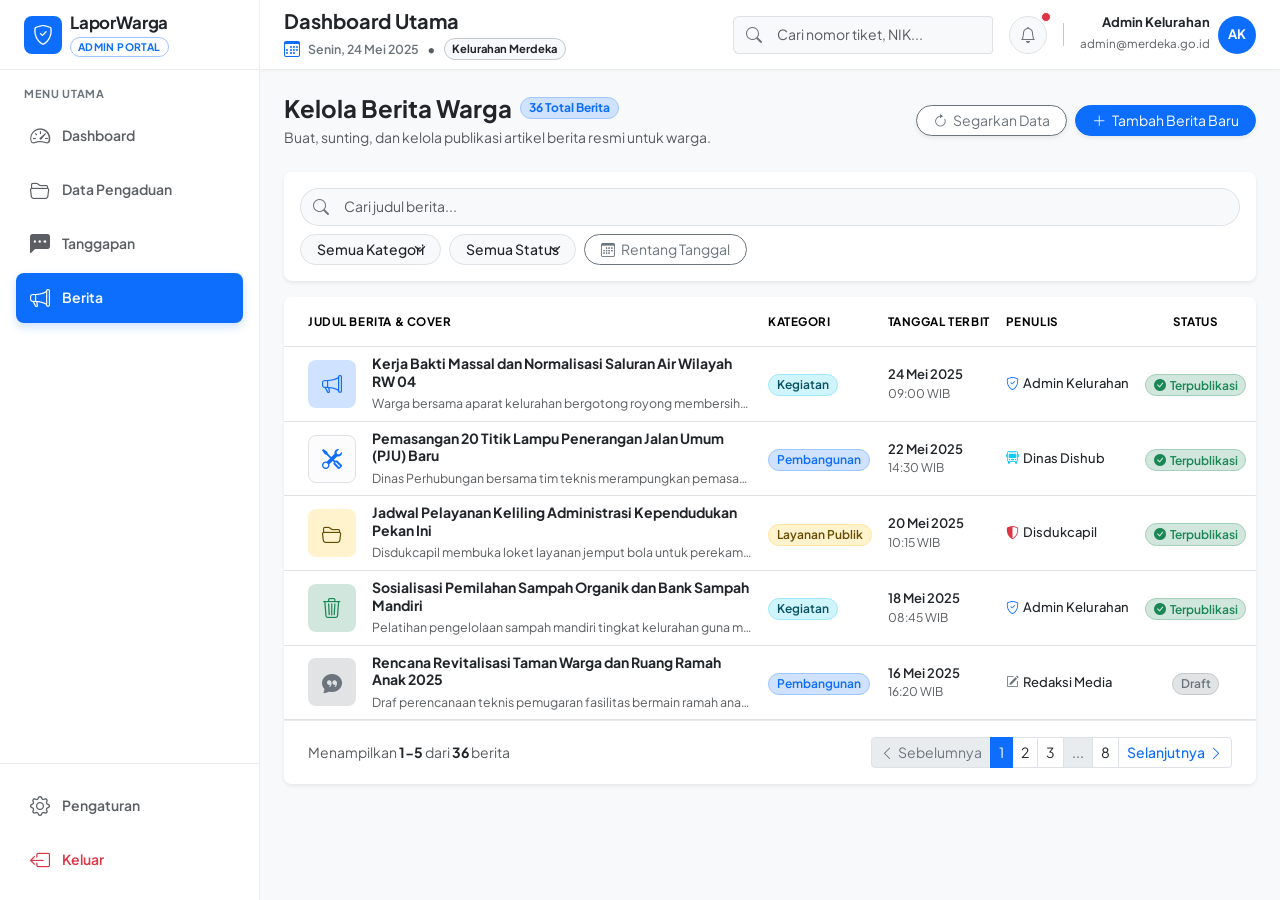
==== berita.html @ 6342b61d "first commit" ====
<!DOCTYPE html>

<html lang="id">

<head>
    <meta charset="utf-8" />
    <meta content="width=device-width, initial-scale=1.0" name="viewport" />
    <meta content="web_dashboard" name="shell-type" />
    <title>LaporWarga Admin Portal</title>
    <link href="https://fonts.googleapis.com" rel="preconnect" />
    <link crossorigin="" href="https://fonts.gstatic.com" rel="preconnect" />
    <link href="https://fonts.googleapis.com/css2?family=Plus+Jakarta+Sans:wght@400;500;600;700;800&amp;display=swap"
        rel="stylesheet" />
    <link href="https://cdn.jsdelivr.net/npm/bootstrap@5.3.3/dist/css/bootstrap.min.css" rel="stylesheet" />
    <link href="https://cdn.jsdelivr.net/npm/bootstrap-icons@1.11.3/font/bootstrap-icons.min.css" rel="stylesheet" />
    <link
        href="https://fonts.googleapis.com/css2?family=Material+Symbols+Outlined:wght,FILL@100..700,0..1&amp;display=swap"
        rel="stylesheet" />
    <link rel="stylesheet" href="assets/css/berita.css">
</head>

<body>
    <aside class="sidebar-fixed">
        <div class="d-flex align-items-center gap-2 px-4 py-3 border-bottom border-light-subtle" style="height: 70px;">
            <div class="bg-primary text-white rounded-3 d-flex align-items-center justify-content-center"
                style="width: 38px; height: 38px;"><i class="bi bi-shield-check fs-5"></i></div>
            <div>
                <div class="fw-bold text-dark lh-sm" style="font-size: 1.05rem; letter-spacing: -0.01em;">LaporWarga
                </div><span class="badge text-bg-primary-subtle text-primary border border-primary-subtle rounded-pill"
                    style="font-size: 0.65rem; font-weight: 700; letter-spacing: 0.04em;">ADMIN PORTAL</span>
            </div>
        </div>
        <div class="flex-grow-1 overflow-y-auto px-3 py-3">
            <div class="text-uppercase text-secondary fw-bold px-2 mb-2"
                style="font-size: 0.6875rem; letter-spacing: 0.06em;">Menu Utama</div>
            <nav class="nav flex-column sidebar-nav gap-1" data-active-classes="active"><a class="nav-link"
                    data-path="dashboard" href="#"><i class="bi bi-speedometer2 fs-5"></i><span>Dashboard</span></a><a
                    class="nav-link" data-path="data-pengaduan" href="#"><i
                        class="bi bi-folder2-open fs-5"></i><span>Data Pengaduan</span></a><a class="nav-link"
                    data-path="tanggapan" href="#"><i
                        class="bi bi-chat-left-dots-fill fs-5"></i><span>Tanggapan</span></a><a aria-current="page"
                    class="nav-link active" data-path="berita-pengumuman" href="#"><i
                        class="bi bi-megaphone fs-5"></i><span>Berita</span></a></nav>
        </div>
        <div class="p-3 border-top border-light-subtle">
            <nav class="nav flex-column sidebar-nav gap-1"><a class="nav-link" data-path="pengaturan" href="#"><i
                        class="bi bi-gear fs-5"></i><span class="">Pengaturan</span></a><a class="nav-link text-danger"
                    data-path="login" href="#"><i class="bi bi-box-arrow-left fs-5 text-danger"></i><span
                        class="">Keluar</span></a></nav>
        </div>
    </aside>
    <div class="topbar-fixed d-flex align-items-center justify-content-between px-4">
        <div class="d-flex flex-column justify-content-center">
            <h1 class="fs-5 fw-bold text-dark mb-0 lh-sm">Dashboard Utama</h1>
            <div class="d-flex align-items-center gap-2 text-secondary mt-1"><i
                    class="bi bi-calendar3 fs-7 text-primary"></i><span class="fw-semibold text-secondary"
                    style="font-size: 0.775rem;">Senin, 24 Mei 2025</span><span class="text-muted">•</span><span
                    class="badge bg-light text-dark border border-secondary-subtle rounded-pill px-2.5 py-0.5"
                    style="font-size: 0.7rem;">Kelurahan Merdeka</span></div>
        </div>
        <div class="d-flex align-items-center gap-3">
            <div class="input-group d-none d-md-flex" style="width: 260px;"><span
                    class="input-group-text bg-light border-end-0 text-secondary py-1.5"><i
                        class="bi bi-search fs-7"></i></span><input aria-label="Search"
                    class="form-control form-control-sm border-start-0 ps-1 bg-light py-1.5"
                    placeholder="Cari nomor tiket, NIK..." type="text" /></div><button
                class="btn btn-light position-relative rounded-circle border d-flex align-items-center justify-content-center"
                style="width: 38px; height: 38px;" type="button"><i class="bi bi-bell text-secondary"></i><span
                    class="position-absolute top-0 start-100 translate-middle p-1 bg-danger border border-light rounded-circle"></span></button>
            <div class="vr my-2 text-secondary-subtle"></div>
            <div class="d-flex align-items-center gap-2">
                <div class="text-end d-none d-sm-block">
                    <div class="fw-bold text-dark" style="font-size: 0.8125rem; line-height: 1.2;">Admin Kelurahan</div>
                    <small class="text-muted" style="font-size: 0.725rem;">admin@merdeka.go.id</small>
                </div>
                <div class="avatar-fallback"><span class="fw-bold" style="font-size: 0.8125rem;">AK</span></div>
            </div>
        </div>
    </div>
    <div class="main-content-wrapper">
        <main class="container-fluid p-4">
            <div class="flex flex-col w-full">
                <div class="d-flex justify-content-between align-items-center mb-4">
                    <div class="flex-grow-1 me-3">
                        <div class="d-flex align-items-center gap-2 mb-1">
                            <h1 class="h4 fw-bold text-dark mb-0">Kelola Berita Warga</h1><span
                                class="badge bg-primary-subtle text-primary border border-primary-subtle rounded-pill px-2.5 py-1 fs-7 fw-bold d-inline-flex align-items-center">36
                                Total Berita</span>
                        </div>
                        <p class="text-muted small mb-0">Buat, sunting, dan kelola publikasi artikel berita resmi untuk
                            warga.</p>
                    </div>
                    <div class="d-flex gap-2 align-items-center flex-shrink-0"><button
                            class="btn btn-outline-secondary btn-sm rounded-pill px-3 shadow-sm bg-white text-nowrap"
                            onclick="location.reload();" type="button"><i class="bi bi-arrow-clockwise me-1"></i>
                            Segarkan Data</button><button
                            class="btn btn-primary btn-sm rounded-pill px-3 shadow-sm text-nowrap" type="button"><i
                                class="bi bi-plus-lg me-1"></i> Tambah Berita Baru</button></div>
                </div>
                <div class="card border-0 shadow-sm p-3 mb-3 bg-white rounded-3">
                    <div class="d-flex gap-2 align-items-center flex-wrap">
                        <div class="input-group" style="flex-grow: 1; min-width: 260px;"><span
                                class="input-group-text bg-light border-end-0 text-secondary py-1.5 rounded-start-pill"><i
                                    class="bi bi-search"></i></span><input aria-label="Cari judul berita"
                                class="form-control form-control-sm border-start-0 ps-1 bg-light py-1.5 rounded-end-pill"
                                placeholder="Cari judul berita..." type="text" /></div>
                        <div style="width: auto;"><select
                                class="form-select form-select-sm rounded-pill px-3 bg-light text-dark fw-medium">
                                <option selected="">Semua Kategori</option>
                                <option value="Kegiatan">Kegiatan</option>
                                <option value="Pembangunan">Pembangunan</option>
                                <option value="Layanan Publik">Layanan Publik</option>
                            </select></div>
                        <div style="width: auto;"><select
                                class="form-select form-select-sm rounded-pill px-3 bg-light text-dark fw-medium">
                                <option selected="">Semua Status</option>
                                <option value="Terpublikasi">Terpublikasi</option>
                                <option value="Draft">Draft</option>
                            </select></div><button
                            class="btn btn-outline-secondary btn-sm rounded-pill px-3 text-nowrap bg-white"
                            type="button"><i class="bi bi-calendar3 me-1"></i> Rentang Tanggal</button>
                    </div>
                </div>
                <div class="card border-0 shadow-sm rounded-3 overflow-hidden bg-white mb-3">
                    <div class="table-responsive">
                        <table class="table table-hover align-middle mb-0" style="min-width: 1000px;">
                            <thead class="bg-light border-bottom text-uppercase text-secondary"
                                style="font-size: 0.725rem; letter-spacing: 0.05em;">
                                <tr>
                                    <th class="ps-4 py-3" style="min-width: 320px;">JUDUL BERITA &amp; COVER</th>
                                    <th class="py-3 text-nowrap" style="width: 150px;">KATEGORI</th>
                                    <th class="py-3 text-nowrap" style="width: 160px;">TANGGAL TERBIT</th>
                                    <th class="py-3 text-nowrap" style="width: 170px;">PENULIS</th>
                                    <th class="py-3 text-center text-nowrap" style="width: 140px;">STATUS</th>
                                    <th class="pe-4 py-3 text-end text-nowrap" style="width: 150px;">AKSI</th>
                                </tr>
                            </thead>
                            <tbody class="divide-y">
                                <tr>
                                    <td class="ps-4">
                                        <div class="d-flex align-items-center gap-3">
                                            <div class="rounded-3 bg-primary-subtle text-primary d-flex align-items-center justify-content-center flex-shrink-0"
                                                style="width: 48px; height: 48px;"><i class="bi bi-megaphone fs-5"></i>
                                            </div>
                                            <div class="overflow-hidden">
                                                <div class="fw-bold text-dark lh-sm mb-1" style="font-size: 0.875rem;">
                                                    Kerja Bakti Massal dan Normalisasi Saluran Air Wilayah RW 04</div>
                                                <p class="text-muted small mb-0 text-truncate"
                                                    style="font-size: 0.775rem; max-width: 380px;">Warga bersama aparat
                                                    kelurahan bergotong royong membersihkan saluran air...</p>
                                            </div>
                                        </div>
                                    </td>
                                    <td class="text-nowrap"><span
                                            class="badge bg-info-subtle text-info-emphasis border border-info-subtle rounded-pill px-2.5 py-1 fw-semibold"
                                            style="font-size: 0.75rem;">Kegiatan</span></td>
                                    <td class="text-nowrap">
                                        <div class="d-flex flex-column"><span class="fw-semibold text-dark"
                                                style="font-size: 0.8125rem;">24 Mei 2025</span><span
                                                class="small text-muted" style="font-size: 0.75rem;">09:00 WIB</span>
                                        </div>
                                    </td>
                                    <td class="text-nowrap">
                                        <div class="d-flex align-items-center gap-1 text-secondary"
                                            style="font-size: 0.8125rem;"><i
                                                class="bi bi-shield-check text-primary"></i><span
                                                class="fw-medium text-dark">Admin Kelurahan</span></div>
                                    </td>
                                    <td class="text-center text-nowrap"><span
                                            class="badge bg-success-subtle text-success border border-success-subtle rounded-pill px-2.5 py-1 fw-semibold"
                                            style="font-size: 0.75rem;"><i
                                                class="bi bi-check-circle-fill me-1"></i>Terpublikasi</span></td>
                                    <td class="pe-4 text-end text-nowrap">
                                        <div class="d-inline-flex gap-1"><button
                                                class="btn btn-sm btn-outline-secondary rounded-pill px-2 py-1"
                                                type="button"><i
                                                    class="bi bi-pencil-square me-1"></i>Edit</button><button
                                                class="btn btn-sm btn-outline-danger rounded-pill px-2 py-1"
                                                type="button"><i class="bi bi-trash3 me-1"></i>Hapus</button></div>
                                    </td>
                                </tr>
                                <tr>
                                    <td class="ps-4">
                                        <div class="d-flex align-items-center gap-3">
                                            <div class="rounded-3 bg-light-subtle border text-secondary d-flex align-items-center justify-content-center flex-shrink-0"
                                                style="width: 48px; height: 48px;"><i
                                                    class="bi bi-tools fs-5 text-primary"></i></div>
                                            <div class="overflow-hidden">
                                                <div class="fw-bold text-dark lh-sm mb-1" style="font-size: 0.875rem;">
                                                    Pemasangan 20 Titik Lampu Penerangan Jalan Umum (PJU) Baru</div>
                                                <p class="text-muted small mb-0 text-truncate"
                                                    style="font-size: 0.775rem; max-width: 380px;">Dinas Perhubungan
                                                    bersama tim teknis merampungkan pemasangan lampu jalan...</p>
                                            </div>
                                        </div>
                                    </td>
                                    <td class="text-nowrap"><span
                                            class="badge bg-primary-subtle text-primary border border-primary-subtle rounded-pill px-2.5 py-1 fw-semibold"
                                            style="font-size: 0.75rem;">Pembangunan</span></td>
                                    <td class="text-nowrap">
                                        <div class="d-flex flex-column"><span class="fw-semibold text-dark"
                                                style="font-size: 0.8125rem;">22 Mei 2025</span><span
                                                class="small text-muted" style="font-size: 0.75rem;">14:30 WIB</span>
                                        </div>
                                    </td>
                                    <td class="text-nowrap">
                                        <div class="d-flex align-items-center gap-1 text-secondary"
                                            style="font-size: 0.8125rem;"><i class="bi bi-bus-front text-info"></i><span
                                                class="fw-medium text-dark">Dinas Dishub</span></div>
                                    </td>
                                    <td class="text-center text-nowrap"><span
                                            class="badge bg-success-subtle text-success border border-success-subtle rounded-pill px-2.5 py-1 fw-semibold"
                                            style="font-size: 0.75rem;"><i
                                                class="bi bi-check-circle-fill me-1"></i>Terpublikasi</span></td>
                                    <td class="pe-4 text-end text-nowrap">
                                        <div class="d-inline-flex gap-1"><button
                                                class="btn btn-sm btn-outline-secondary rounded-pill px-2 py-1"
                                                type="button"><i
                                                    class="bi bi-pencil-square me-1"></i>Edit</button><button
                                                class="btn btn-sm btn-outline-danger rounded-pill px-2 py-1"
                                                type="button"><i class="bi bi-trash3 me-1"></i>Hapus</button></div>
                                    </td>
                                </tr>
                                <tr>
                                    <td class="ps-4">
                                        <div class="d-flex align-items-center gap-3">
                                            <div class="rounded-3 bg-warning-subtle text-warning-emphasis d-flex align-items-center justify-content-center flex-shrink-0"
                                                style="width: 48px; height: 48px;"><i
                                                    class="bi bi-folder2-open fs-5"></i></div>
                                            <div class="overflow-hidden">
                                                <div class="fw-bold text-dark lh-sm mb-1" style="font-size: 0.875rem;">
                                                    Jadwal Pelayanan Keliling Administrasi Kependudukan Pekan Ini</div>
                                                <p class="text-muted small mb-0 text-truncate"
                                                    style="font-size: 0.775rem; max-width: 380px;">Disdukcapil membuka
                                                    loket layanan jemput bola untuk perekaman KTP-el dan KIA...</p>
                                            </div>
                                        </div>
                                    </td>
                                    <td class="text-nowrap"><span
                                            class="badge bg-warning-subtle text-warning-emphasis border border-warning-subtle rounded-pill px-2.5 py-1 fw-semibold"
                                            style="font-size: 0.75rem;">Layanan Publik</span></td>
                                    <td class="text-nowrap">
                                        <div class="d-flex flex-column"><span class="fw-semibold text-dark"
                                                style="font-size: 0.8125rem;">20 Mei 2025</span><span
                                                class="small text-muted" style="font-size: 0.75rem;">10:15 WIB</span>
                                        </div>
                                    </td>
                                    <td class="text-nowrap">
                                        <div class="d-flex align-items-center gap-1 text-secondary"
                                            style="font-size: 0.8125rem;"><i
                                                class="bi bi-shield-shaded text-danger"></i><span
                                                class="fw-medium text-dark">Disdukcapil</span></div>
                                    </td>
                                    <td class="text-center text-nowrap"><span
                                            class="badge bg-success-subtle text-success border border-success-subtle rounded-pill px-2.5 py-1 fw-semibold"
                                            style="font-size: 0.75rem;"><i
                                                class="bi bi-check-circle-fill me-1"></i>Terpublikasi</span></td>
                                    <td class="pe-4 text-end text-nowrap">
                                        <div class="d-inline-flex gap-1"><button
                                                class="btn btn-sm btn-outline-secondary rounded-pill px-2 py-1"
                                                type="button"><i
                                                    class="bi bi-pencil-square me-1"></i>Edit</button><button
                                                class="btn btn-sm btn-outline-danger rounded-pill px-2 py-1"
                                                type="button"><i class="bi bi-trash3 me-1"></i>Hapus</button></div>
                                    </td>
                                </tr>
                                <tr>
                                    <td class="ps-4">
                                        <div class="d-flex align-items-center gap-3">
                                            <div class="rounded-3 bg-success-subtle text-success d-flex align-items-center justify-content-center flex-shrink-0"
                                                style="width: 48px; height: 48px;"><i class="bi bi-trash3 fs-5"></i>
                                            </div>
                                            <div class="overflow-hidden">
                                                <div class="fw-bold text-dark lh-sm mb-1" style="font-size: 0.875rem;">
                                                    Sosialisasi Pemilahan Sampah Organik dan Bank Sampah Mandiri</div>
                                                <p class="text-muted small mb-0 text-truncate"
                                                    style="font-size: 0.775rem; max-width: 380px;">Pelatihan pengelolaan
                                                    sampah mandiri tingkat kelurahan guna mengurangi beban TPA...</p>
                                            </div>
                                        </div>
                                    </td>
                                    <td class="text-nowrap"><span
                                            class="badge bg-info-subtle text-info-emphasis border border-info-subtle rounded-pill px-2.5 py-1 fw-semibold"
                                            style="font-size: 0.75rem;">Kegiatan</span></td>
                                    <td class="text-nowrap">
                                        <div class="d-flex flex-column"><span class="fw-semibold text-dark"
                                                style="font-size: 0.8125rem;">18 Mei 2025</span><span
                                                class="small text-muted" style="font-size: 0.75rem;">08:45 WIB</span>
                                        </div>
                                    </td>
                                    <td class="text-nowrap">
                                        <div class="d-flex align-items-center gap-1 text-secondary"
                                            style="font-size: 0.8125rem;"><i
                                                class="bi bi-shield-check text-primary"></i><span
                                                class="fw-medium text-dark">Admin Kelurahan</span></div>
                                    </td>
                                    <td class="text-center text-nowrap"><span
                                            class="badge bg-success-subtle text-success border border-success-subtle rounded-pill px-2.5 py-1 fw-semibold"
                                            style="font-size: 0.75rem;"><i
                                                class="bi bi-check-circle-fill me-1"></i>Terpublikasi</span></td>
                                    <td class="pe-4 text-end text-nowrap">
                                        <div class="d-inline-flex gap-1"><button
                                                class="btn btn-sm btn-outline-secondary rounded-pill px-2 py-1"
                                                type="button"><i
                                                    class="bi bi-pencil-square me-1"></i>Edit</button><button
                                                class="btn btn-sm btn-outline-danger rounded-pill px-2 py-1"
                                                type="button"><i class="bi bi-trash3 me-1"></i>Hapus</button></div>
                                    </td>
                                </tr>
                                <tr>
                                    <td class="ps-4">
                                        <div class="d-flex align-items-center gap-3">
                                            <div class="rounded-3 bg-secondary-subtle text-secondary d-flex align-items-center justify-content-center flex-shrink-0"
                                                style="width: 48px; height: 48px;"><i
                                                    class="bi bi-chat-quote-fill fs-5"></i></div>
                                            <div class="overflow-hidden">
                                                <div class="fw-bold text-dark lh-sm mb-1" style="font-size: 0.875rem;">
                                                    Rencana Revitalisasi Taman Warga dan Ruang Ramah Anak 2025</div>
                                                <p class="text-muted small mb-0 text-truncate"
                                                    style="font-size: 0.775rem; max-width: 380px;">Draf perencanaan
                                                    teknis pemugaran fasilitas bermain ramah anak dan jogging track...
                                                </p>
                                            </div>
                                        </div>
                                    </td>
                                    <td class="text-nowrap"><span
                                            class="badge bg-primary-subtle text-primary border border-primary-subtle rounded-pill px-2.5 py-1 fw-semibold"
                                            style="font-size: 0.75rem;">Pembangunan</span></td>
                                    <td class="text-nowrap">
                                        <div class="d-flex flex-column"><span class="fw-semibold text-dark"
                                                style="font-size: 0.8125rem;">16 Mei 2025</span><span
                                                class="small text-muted" style="font-size: 0.75rem;">16:20 WIB</span>
                                        </div>
                                    </td>
                                    <td class="text-nowrap">
                                        <div class="d-flex align-items-center gap-1 text-secondary"
                                            style="font-size: 0.8125rem;"><i
                                                class="bi bi-pencil-square text-secondary"></i><span
                                                class="fw-medium text-dark">Redaksi Media</span></div>
                                    </td>
                                    <td class="text-center text-nowrap"><span
                                            class="badge bg-secondary-subtle text-secondary border border-secondary-subtle rounded-pill px-2.5 py-1 fw-semibold"
                                            style="font-size: 0.75rem;">Draft</span></td>
                                    <td class="pe-4 text-end text-nowrap">
                                        <div class="d-inline-flex gap-1"><button
                                                class="btn btn-sm btn-outline-secondary rounded-pill px-2 py-1"
                                                type="button"><i
                                                    class="bi bi-pencil-square me-1"></i>Edit</button><button
                                                class="btn btn-sm btn-outline-danger rounded-pill px-2 py-1"
                                                type="button"><i class="bi bi-trash3 me-1"></i>Hapus</button></div>
                                    </td>
                                </tr>
                            </tbody>
                        </table>
                    </div>
                    <div
                        class="card-footer bg-white border-top border-light-subtle px-4 py-3 d-flex flex-column flex-sm-row align-items-center justify-content-between gap-3">
                        <div class="text-muted small">Menampilkan <span class="fw-bold text-dark">1-5</span> dari <span
                                class="fw-bold text-dark">36</span> berita</div>
                        <nav aria-label="Navigasi Halaman Berita">
                            <ul class="pagination pagination-sm mb-0">
                                <li class="page-item disabled"><a aria-disabled="true" class="page-link text-secondary"
                                        href="#" tabindex="-1"><i class="bi bi-chevron-left me-1"></i>Sebelumnya</a>
                                </li>
                                <li aria-current="page" class="page-item active"><a class="page-link" href="#">1</a>
                                </li>
                                <li class="page-item"><a class="page-link text-dark" href="#">2</a></li>
                                <li class="page-item"><a class="page-link text-dark" href="#">3</a></li>
                                <li class="page-item disabled"><span class="page-link text-muted">...</span></li>
                                <li class="page-item"><a class="page-link text-dark" href="#">8</a></li>
                                <li class="page-item"><a class="page-link text-primary fw-medium" href="#">Selanjutnya<i
                                            class="bi bi-chevron-right ms-1"></i></a></li>
                            </ul>
                        </nav>
                    </div>
                </div>
            </div>
            <script src="assets/js/berita.js"></script>
        </main>
    </div>
    <script src="https://cdn.jsdelivr.net/npm/bootstrap@5.3.3/dist/js/bootstrap.bundle.min.js"></script>
</body>

</html>
---- assets/css/berita.css ----
body {
    font-family: 'Plus Jakarta Sans', -apple-system, BlinkMacSystemFont, sans-serif;
    background-color: #f8f9fa;
    color: #212529;
    margin: 0;
    padding: 0;
    overscroll-behavior: none;
}

::-webkit-scrollbar {
    display: none;
}

.sidebar-fixed {
    width: 260px;
    height: 100vh;
    position: fixed;
    top: 0;
    left: 0;
    z-index: 1030;
    background-color: #ffffff;
    border-right: 1px solid rgba(33, 37, 41, 0.08);
    display: flex;
    flex-direction: column;
}

.topbar-fixed {
    height: 70px;
    position: fixed;
    top: 0;
    left: 260px;
    right: 0;
    z-index: 1020;
    background-color: rgba(255, 255, 255, 0.95);
    backdrop-filter: blur(8px);
    border-bottom: 1px solid rgba(33, 37, 41, 0.08);
    box-shadow: 0 1px 4px rgba(33, 37, 41, 0.03);
}

.main-content-wrapper {
    margin-left: 260px;
    padding-top: 70px;
    min-height: 100vh;
    background-color: #f8f9fa;
}

.sidebar-nav .nav-link {
    color: #5b5f63;
    font-size: 0.875rem;
    font-weight: 600;
    border-radius: 8px;
    padding: 0.625rem 0.875rem;
    display: flex;
    align-items: center;
    gap: 0.75rem;
    text-decoration: none;
    transition: background-color 0.15s ease, color 0.15s ease;
}

.sidebar-nav .nav-link:hover {
    color: #0d6efd;
    background-color: #f0f4fa;
}

.sidebar-nav .nav-link.active {
    background-color: #0d6efd;
    color: #ffffff;
    box-shadow: 0 4px 10px rgba(13, 110, 253, 0.2);
}

.sidebar-nav .nav-link.active i {
    color: #ffffff;
}

.avatar-fallback {
    width: 38px;
    height: 38px;
    border-radius: 50%;
    background-color: #0d6efd;
    color: #ffffff;
    display: flex;
    align-items: center;
    justify-content: center;
    font-weight: 700;
    font-size: 0.875rem;
}

main> :first-child {
    margin-top: 0 !important;
}

main> :last-child {
    margin-bottom: 0 !important;
}
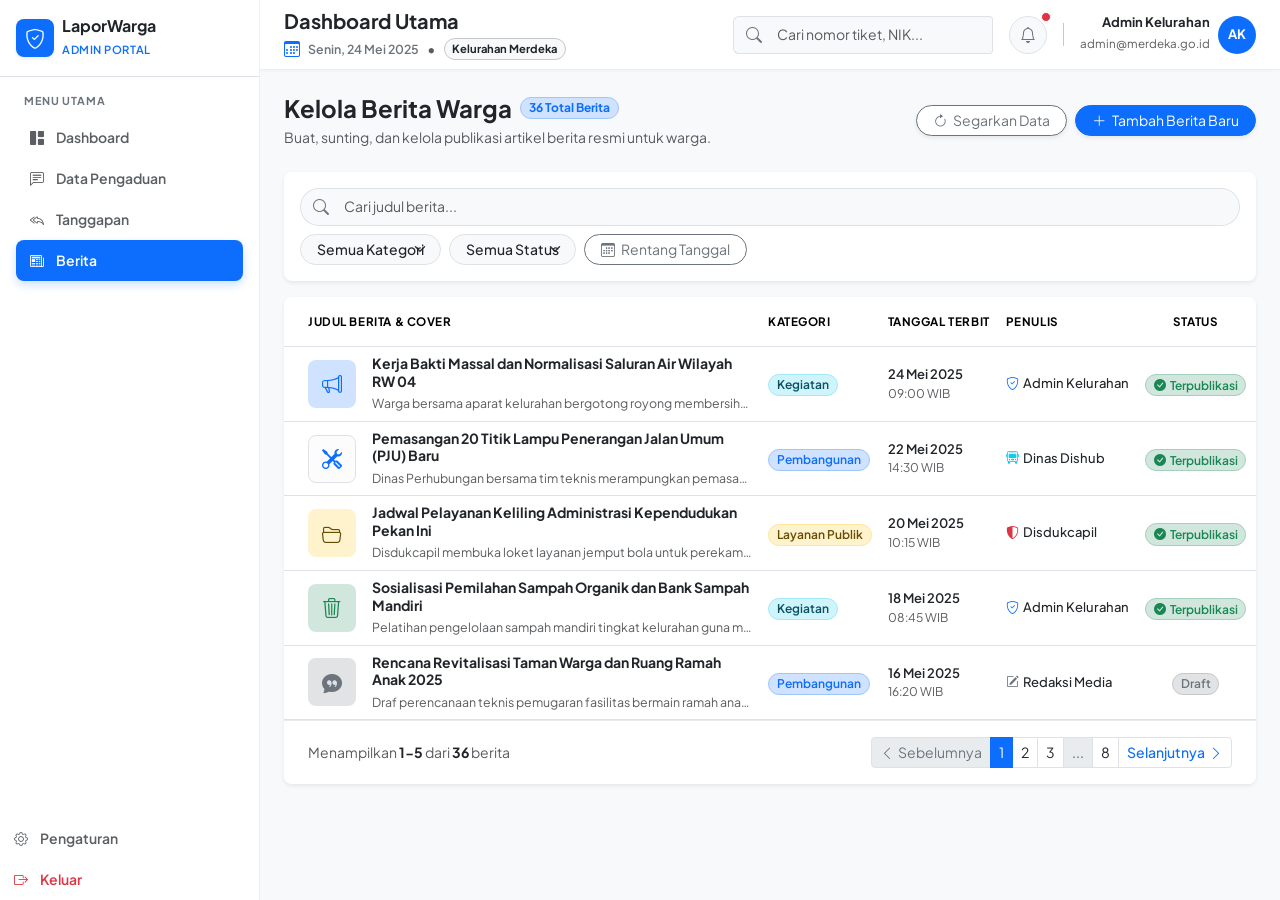
==== commit 43f5f593: "membuat modal berita dan database indexedDB berita" ====
--- a/berita.html
+++ b/berita.html
@@ -21,32 +21,33 @@
 
 <body>
     <aside class="sidebar-fixed">
-        <div class="d-flex align-items-center gap-2 px-4 py-3 border-bottom border-light-subtle" style="height: 70px;">
-            <div class="bg-primary text-white rounded-3 d-flex align-items-center justify-content-center"
+        <div class="p-3 d-flex align-items-center gap-2 border-bottom">
+            <div class="bg-primary text-white rounded-3 p-2 d-flex align-items-center justify-content-center shadow-sm"
                 style="width: 38px; height: 38px;"><i class="bi bi-shield-check fs-5"></i></div>
             <div>
-                <div class="fw-bold text-dark lh-sm" style="font-size: 1.05rem; letter-spacing: -0.01em;">LaporWarga
-                </div><span class="badge text-bg-primary-subtle text-primary border border-primary-subtle rounded-pill"
-                    style="font-size: 0.65rem; font-weight: 700; letter-spacing: 0.04em;">ADMIN PORTAL</span>
+                <div class="fw-bold text-dark lh-sm">LaporWarga</div><small
+                    class="text-primary text-uppercase fw-semibold"
+                    style="font-size: 0.7rem; letter-spacing: 0.05em;">Admin Portal</small>
             </div>
         </div>
-        <div class="flex-grow-1 overflow-y-auto px-3 py-3">
+        <div class="p-3 flex-grow-1 overflow-y-auto">
             <div class="text-uppercase text-secondary fw-bold px-2 mb-2"
-                style="font-size: 0.6875rem; letter-spacing: 0.06em;">Menu Utama</div>
-            <nav class="nav flex-column sidebar-nav gap-1" data-active-classes="active"><a class="nav-link"
-                    data-path="dashboard" href="#"><i class="bi bi-speedometer2 fs-5"></i><span>Dashboard</span></a><a
-                    class="nav-link" data-path="data-pengaduan" href="#"><i
-                        class="bi bi-folder2-open fs-5"></i><span>Data Pengaduan</span></a><a class="nav-link"
-                    data-path="tanggapan" href="#"><i
-                        class="bi bi-chat-left-dots-fill fs-5"></i><span>Tanggapan</span></a><a aria-current="page"
-                    class="nav-link active" data-path="berita-pengumuman" href="#"><i
-                        class="bi bi-megaphone fs-5"></i><span>Berita</span></a></nav>
+                style="font-size: 0.68rem; letter-spacing: 0.08em;">Menu Utama</div>
+            <nav class="nav flex-column sidebar-nav" data-active-classes="active"><a class="nav-link"
+                    data-path="dashboard" href="dashboard.html"><i class="bi bi-grid-1x2-fill"></i><span
+                        class="">Dashboard</span></a><a class="nav-link" data-path="data-pengaduan"
+                    href="data-pengaduan.html"><i class="bi bi-chat-left-text"></i><span class="">Data
+                        Pengaduan</span></a><a class="nav-link" data-path="tanggapan" href="#"><i
+                        class="bi bi-reply-all"></i><span class="">Tanggapan</span></a><a class="nav-link active"
+                    data-path="berita" href="berita.html"><i class="bi bi-newspaper"></i><span
+                        class="">Berita</span></a>
+            </nav>
         </div>
-        <div class="p-3 border-top border-light-subtle">
-            <nav class="nav flex-column sidebar-nav gap-1"><a class="nav-link" data-path="pengaturan" href="#"><i
-                        class="bi bi-gear fs-5"></i><span class="">Pengaturan</span></a><a class="nav-link text-danger"
-                    data-path="login" href="#"><i class="bi bi-box-arrow-left fs-5 text-danger"></i><span
-                        class="">Keluar</span></a></nav>
+        <div class="sidebar-footer">
+            <nav class="nav flex-column sidebar-nav" data-active-classes="active"><a class="nav-link"
+                    data-path="pengaturan" href="#"><i class="bi bi-gear"></i><span class="">Pengaturan</span></a><a
+                    class="nav-link text-danger" data-path="login" href="#"><i
+                        class="bi bi-box-arrow-right text-danger"></i><span class="">Keluar</span></a></nav>
         </div>
     </aside>
     <div class="topbar-fixed d-flex align-items-center justify-content-between px-4">
@@ -92,10 +93,11 @@
                     </div>
                     <div class="d-flex gap-2 align-items-center flex-shrink-0"><button
                             class="btn btn-outline-secondary btn-sm rounded-pill px-3 shadow-sm bg-white text-nowrap"
-                            onclick="location.reload();" type="button"><i class="bi bi-arrow-clockwise me-1"></i>
+                            type="button"><i class="bi bi-arrow-clockwise me-1"></i>
                             Segarkan Data</button><button
-                            class="btn btn-primary btn-sm rounded-pill px-3 shadow-sm text-nowrap" type="button"><i
-                                class="bi bi-plus-lg me-1"></i> Tambah Berita Baru</button></div>
+                            class="btn btn-primary btn-sm rounded-pill px-3 shadow-sm text-nowrap" type="button"
+                            data-bs-toggle="modal" data-bs-target="#modalBerita"><i class="bi bi-plus-lg me-1"></i>
+                            Tambah Berita Baru</button></div>
                 </div>
                 <div class="card border-0 shadow-sm p-3 mb-3 bg-white rounded-3">
                     <div class="d-flex gap-2 align-items-center flex-wrap">
@@ -135,7 +137,7 @@
                                     <th class="pe-4 py-3 text-end text-nowrap" style="width: 150px;">AKSI</th>
                                 </tr>
                             </thead>
-                            <tbody class="divide-y">
+                            <tbody class="divide-y" id="beritaTableBody">
                                 <tr>
                                     <td class="ps-4">
                                         <div class="d-flex align-items-center gap-3">
@@ -376,6 +378,78 @@
                 </div>
             </div>
             <script src="assets/js/berita.js"></script>
+            <div class="modal fade" id="modalBerita" tabindex="-1" aria-labelledby="modalBeritaLabel"
+                aria-hidden="true">
+                <div class="modal-dialog modal-lg modal-dialog-centered">
+                    <div class="modal-content">
+                        <form id="beritaForm">
+                            <div class="modal-header">
+                                <h5 class="modal-title" id="modalBeritaLabel">Tambah Berita Baru</h5>
+                                <button type="button" class="btn-close" data-bs-dismiss="modal"
+                                    aria-label="Tutup"></button>
+                            </div>
+
+                            <div class="modal-body">
+                                <div class="mb-3">
+                                    <label for="judulBerita" class="form-label">Judul berita</label>
+                                    <input class="form-control" id="judulBerita" name="judul" maxlength="150" required>
+                                </div>
+
+                                <div class="mb-3">
+                                    <label for="ringkasanBerita" class="form-label">Ringkasan</label>
+                                    <textarea class="form-control" id="ringkasanBerita" name="ringkasan" rows="3"
+                                        maxlength="250" required></textarea>
+                                </div>
+
+                                <div class="row">
+                                    <div class="col-md-6 mb-3">
+                                        <label for="kategoriBerita" class="form-label">Kategori</label>
+                                        <select class="form-select" id="kategoriBerita" name="kategori" required>
+                                            <option value="">Pilih kategori</option>
+                                            <option value="Kegiatan">Kegiatan</option>
+                                            <option value="Pembangunan">Pembangunan</option>
+                                            <option value="Layanan Publik">Layanan Publik</option>
+                                        </select>
+                                    </div>
+
+                                    <div class="col-md-6 mb-3">
+                                        <label for="tanggalBerita" class="form-label">Tanggal dan waktu</label>
+                                        <input type="datetime-local" class="form-control" id="tanggalBerita"
+                                            name="tanggal" required>
+                                    </div>
+                                </div>
+
+                                <div class="mb-3">
+                                    <label for="penulisBerita" class="form-label">Penulis</label>
+                                    <input class="form-control" id="penulisBerita" name="penulis"
+                                        value="Admin Kelurahan" required>
+                                </div>
+
+                                <div class="mb-3">
+                                    <label for="fotoBerita" class="form-label">Foto berita</label>
+                                    <input type="file" class="form-control" id="fotoBerita" name="foto" accept="image/*"
+                                        required>
+                                    <div class="form-text">Pilih file gambar. Contoh ini membatasi ukuran foto hingga 5
+                                        MB.</div>
+                                </div>
+
+                                <div class="mb-3">
+                                    <label for="statusBerita" class="form-label">Status</label>
+                                    <select class="form-select" id="statusBerita" name="status" required>
+                                        <option value="Draft">Draft</option>
+                                        <option value="Terpublikasi">Terpublikasi</option>
+                                    </select>
+                                </div>
+                            </div>
+
+                            <div class="modal-footer">
+                                <button type="button" class="btn btn-light" data-bs-dismiss="modal">Batal</button>
+                                <button type="submit" class="btn btn-primary">Simpan Berita</button>
+                            </div>
+                        </form>
+                    </div>
+                </div>
+            </div>
         </main>
     </div>
     <script src="https://cdn.jsdelivr.net/npm/bootstrap@5.3.3/dist/js/bootstrap.bundle.min.js"></script>
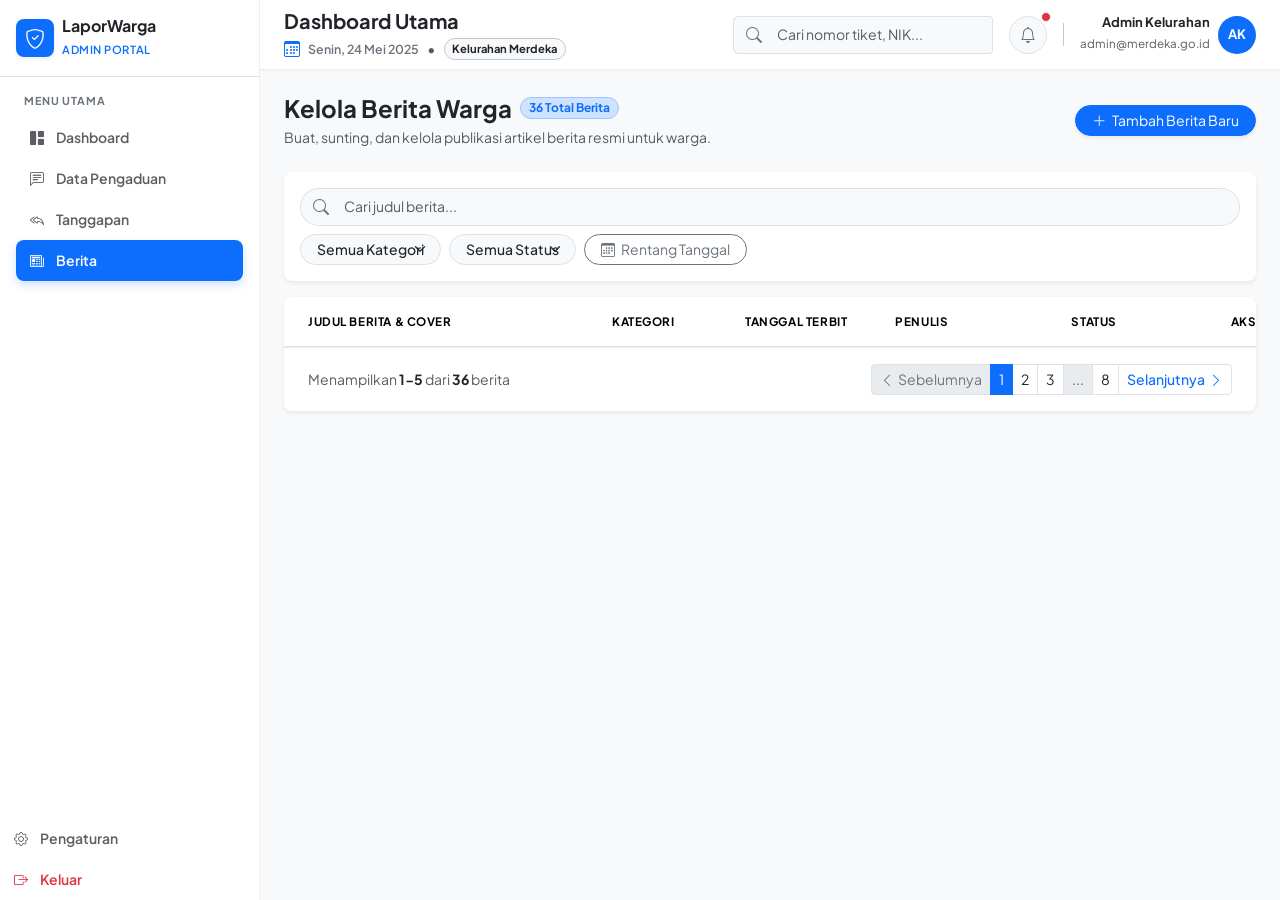
==== commit 6e3240e1: "menambahkan aksi edit dan hapus berita" ====
--- a/berita.html
+++ b/berita.html
@@ -92,9 +92,6 @@
                             warga.</p>
                     </div>
                     <div class="d-flex gap-2 align-items-center flex-shrink-0"><button
-                            class="btn btn-outline-secondary btn-sm rounded-pill px-3 shadow-sm bg-white text-nowrap"
-                            type="button"><i class="bi bi-arrow-clockwise me-1"></i>
-                            Segarkan Data</button><button
                             class="btn btn-primary btn-sm rounded-pill px-3 shadow-sm text-nowrap" type="button"
                             data-bs-toggle="modal" data-bs-target="#modalBerita"><i class="bi bi-plus-lg me-1"></i>
                             Tambah Berita Baru</button></div>
@@ -138,7 +135,7 @@
                                 </tr>
                             </thead>
                             <tbody class="divide-y" id="beritaTableBody">
-                                <tr>
+                                <!-- <tr>
                                     <td class="ps-4">
                                         <div class="d-flex align-items-center gap-3">
                                             <div class="rounded-3 bg-primary-subtle text-primary d-flex align-items-center justify-content-center flex-shrink-0"
@@ -222,136 +219,7 @@
                                                 class="btn btn-sm btn-outline-danger rounded-pill px-2 py-1"
                                                 type="button"><i class="bi bi-trash3 me-1"></i>Hapus</button></div>
                                     </td>
-                                </tr>
-                                <tr>
-                                    <td class="ps-4">
-                                        <div class="d-flex align-items-center gap-3">
-                                            <div class="rounded-3 bg-warning-subtle text-warning-emphasis d-flex align-items-center justify-content-center flex-shrink-0"
-                                                style="width: 48px; height: 48px;"><i
-                                                    class="bi bi-folder2-open fs-5"></i></div>
-                                            <div class="overflow-hidden">
-                                                <div class="fw-bold text-dark lh-sm mb-1" style="font-size: 0.875rem;">
-                                                    Jadwal Pelayanan Keliling Administrasi Kependudukan Pekan Ini</div>
-                                                <p class="text-muted small mb-0 text-truncate"
-                                                    style="font-size: 0.775rem; max-width: 380px;">Disdukcapil membuka
-                                                    loket layanan jemput bola untuk perekaman KTP-el dan KIA...</p>
-                                            </div>
-                                        </div>
-                                    </td>
-                                    <td class="text-nowrap"><span
-                                            class="badge bg-warning-subtle text-warning-emphasis border border-warning-subtle rounded-pill px-2.5 py-1 fw-semibold"
-                                            style="font-size: 0.75rem;">Layanan Publik</span></td>
-                                    <td class="text-nowrap">
-                                        <div class="d-flex flex-column"><span class="fw-semibold text-dark"
-                                                style="font-size: 0.8125rem;">20 Mei 2025</span><span
-                                                class="small text-muted" style="font-size: 0.75rem;">10:15 WIB</span>
-                                        </div>
-                                    </td>
-                                    <td class="text-nowrap">
-                                        <div class="d-flex align-items-center gap-1 text-secondary"
-                                            style="font-size: 0.8125rem;"><i
-                                                class="bi bi-shield-shaded text-danger"></i><span
-                                                class="fw-medium text-dark">Disdukcapil</span></div>
-                                    </td>
-                                    <td class="text-center text-nowrap"><span
-                                            class="badge bg-success-subtle text-success border border-success-subtle rounded-pill px-2.5 py-1 fw-semibold"
-                                            style="font-size: 0.75rem;"><i
-                                                class="bi bi-check-circle-fill me-1"></i>Terpublikasi</span></td>
-                                    <td class="pe-4 text-end text-nowrap">
-                                        <div class="d-inline-flex gap-1"><button
-                                                class="btn btn-sm btn-outline-secondary rounded-pill px-2 py-1"
-                                                type="button"><i
-                                                    class="bi bi-pencil-square me-1"></i>Edit</button><button
-                                                class="btn btn-sm btn-outline-danger rounded-pill px-2 py-1"
-                                                type="button"><i class="bi bi-trash3 me-1"></i>Hapus</button></div>
-                                    </td>
-                                </tr>
-                                <tr>
-                                    <td class="ps-4">
-                                        <div class="d-flex align-items-center gap-3">
-                                            <div class="rounded-3 bg-success-subtle text-success d-flex align-items-center justify-content-center flex-shrink-0"
-                                                style="width: 48px; height: 48px;"><i class="bi bi-trash3 fs-5"></i>
-                                            </div>
-                                            <div class="overflow-hidden">
-                                                <div class="fw-bold text-dark lh-sm mb-1" style="font-size: 0.875rem;">
-                                                    Sosialisasi Pemilahan Sampah Organik dan Bank Sampah Mandiri</div>
-                                                <p class="text-muted small mb-0 text-truncate"
-                                                    style="font-size: 0.775rem; max-width: 380px;">Pelatihan pengelolaan
-                                                    sampah mandiri tingkat kelurahan guna mengurangi beban TPA...</p>
-                                            </div>
-                                        </div>
-                                    </td>
-                                    <td class="text-nowrap"><span
-                                            class="badge bg-info-subtle text-info-emphasis border border-info-subtle rounded-pill px-2.5 py-1 fw-semibold"
-                                            style="font-size: 0.75rem;">Kegiatan</span></td>
-                                    <td class="text-nowrap">
-                                        <div class="d-flex flex-column"><span class="fw-semibold text-dark"
-                                                style="font-size: 0.8125rem;">18 Mei 2025</span><span
-                                                class="small text-muted" style="font-size: 0.75rem;">08:45 WIB</span>
-                                        </div>
-                                    </td>
-                                    <td class="text-nowrap">
-                                        <div class="d-flex align-items-center gap-1 text-secondary"
-                                            style="font-size: 0.8125rem;"><i
-                                                class="bi bi-shield-check text-primary"></i><span
-                                                class="fw-medium text-dark">Admin Kelurahan</span></div>
-                                    </td>
-                                    <td class="text-center text-nowrap"><span
-                                            class="badge bg-success-subtle text-success border border-success-subtle rounded-pill px-2.5 py-1 fw-semibold"
-                                            style="font-size: 0.75rem;"><i
-                                                class="bi bi-check-circle-fill me-1"></i>Terpublikasi</span></td>
-                                    <td class="pe-4 text-end text-nowrap">
-                                        <div class="d-inline-flex gap-1"><button
-                                                class="btn btn-sm btn-outline-secondary rounded-pill px-2 py-1"
-                                                type="button"><i
-                                                    class="bi bi-pencil-square me-1"></i>Edit</button><button
-                                                class="btn btn-sm btn-outline-danger rounded-pill px-2 py-1"
-                                                type="button"><i class="bi bi-trash3 me-1"></i>Hapus</button></div>
-                                    </td>
-                                </tr>
-                                <tr>
-                                    <td class="ps-4">
-                                        <div class="d-flex align-items-center gap-3">
-                                            <div class="rounded-3 bg-secondary-subtle text-secondary d-flex align-items-center justify-content-center flex-shrink-0"
-                                                style="width: 48px; height: 48px;"><i
-                                                    class="bi bi-chat-quote-fill fs-5"></i></div>
-                                            <div class="overflow-hidden">
-                                                <div class="fw-bold text-dark lh-sm mb-1" style="font-size: 0.875rem;">
-                                                    Rencana Revitalisasi Taman Warga dan Ruang Ramah Anak 2025</div>
-                                                <p class="text-muted small mb-0 text-truncate"
-                                                    style="font-size: 0.775rem; max-width: 380px;">Draf perencanaan
-                                                    teknis pemugaran fasilitas bermain ramah anak dan jogging track...
-                                                </p>
-                                            </div>
-                                        </div>
-                                    </td>
-                                    <td class="text-nowrap"><span
-                                            class="badge bg-primary-subtle text-primary border border-primary-subtle rounded-pill px-2.5 py-1 fw-semibold"
-                                            style="font-size: 0.75rem;">Pembangunan</span></td>
-                                    <td class="text-nowrap">
-                                        <div class="d-flex flex-column"><span class="fw-semibold text-dark"
-                                                style="font-size: 0.8125rem;">16 Mei 2025</span><span
-                                                class="small text-muted" style="font-size: 0.75rem;">16:20 WIB</span>
-                                        </div>
-                                    </td>
-                                    <td class="text-nowrap">
-                                        <div class="d-flex align-items-center gap-1 text-secondary"
-                                            style="font-size: 0.8125rem;"><i
-                                                class="bi bi-pencil-square text-secondary"></i><span
-                                                class="fw-medium text-dark">Redaksi Media</span></div>
-                                    </td>
-                                    <td class="text-center text-nowrap"><span
-                                            class="badge bg-secondary-subtle text-secondary border border-secondary-subtle rounded-pill px-2.5 py-1 fw-semibold"
-                                            style="font-size: 0.75rem;">Draft</span></td>
-                                    <td class="pe-4 text-end text-nowrap">
-                                        <div class="d-inline-flex gap-1"><button
-                                                class="btn btn-sm btn-outline-secondary rounded-pill px-2 py-1"
-                                                type="button"><i
-                                                    class="bi bi-pencil-square me-1"></i>Edit</button><button
-                                                class="btn btn-sm btn-outline-danger rounded-pill px-2 py-1"
-                                                type="button"><i class="bi bi-trash3 me-1"></i>Hapus</button></div>
-                                    </td>
-                                </tr>
+                                </tr> -->
                             </tbody>
                         </table>
                     </div>
@@ -429,6 +297,8 @@
                                     <label for="fotoBerita" class="form-label">Foto berita</label>
                                     <input type="file" class="form-control" id="fotoBerita" name="foto" accept="image/*"
                                         required>
+                                    <img id="previewFotoBerita" class="img-thumbnail mt-2" alt="Pratinjau foto berita"
+                                        style="display: none; max-width: 220px; max-height: 150px; object-fit: cover;">
                                     <div class="form-text">Pilih file gambar. Contoh ini membatasi ukuran foto hingga 5
                                         MB.</div>
                                 </div>
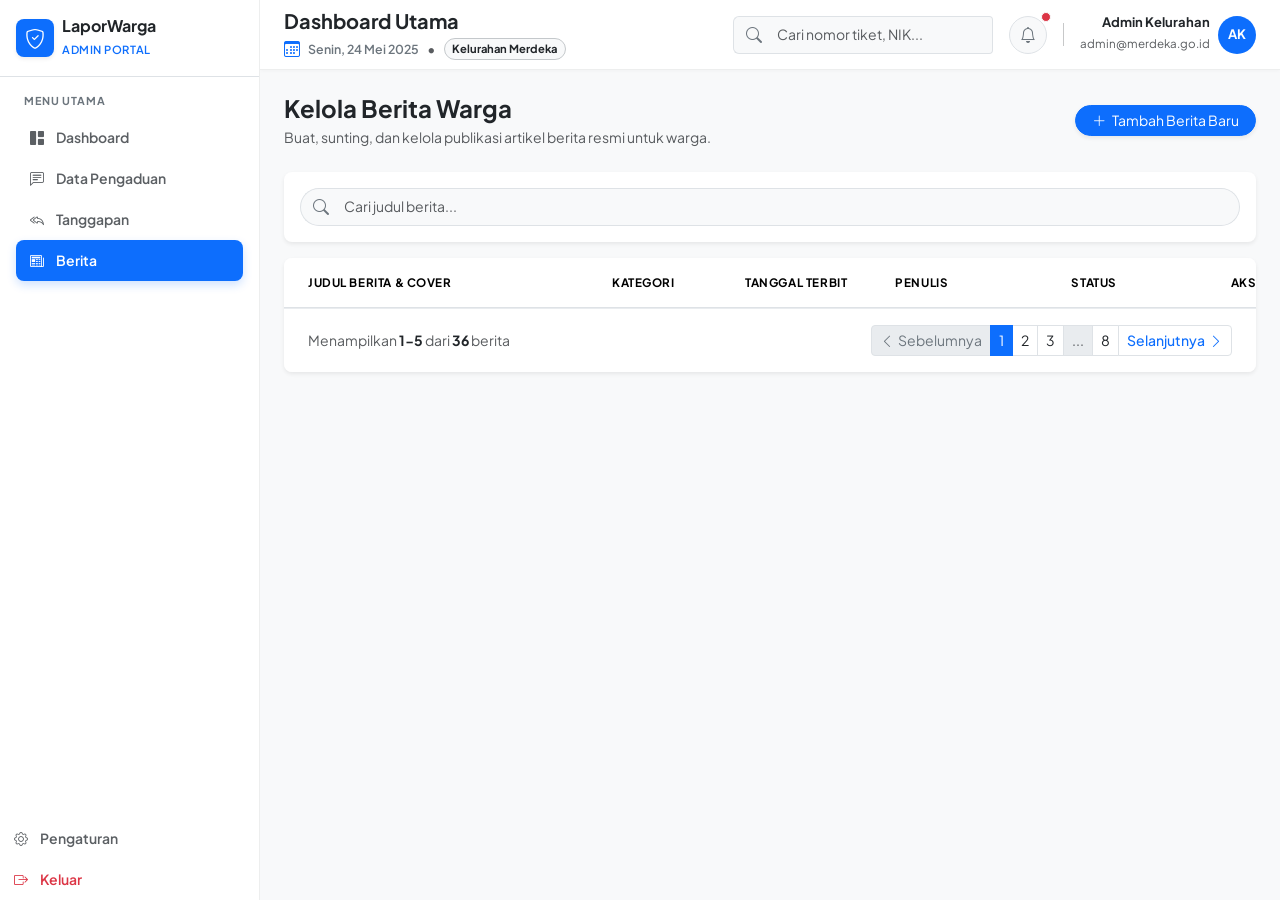
==== commit 505798fe: "membuat tampilan data berita menjadi dinamis" ====
--- a/berita.html
+++ b/berita.html
@@ -84,9 +84,10 @@
                 <div class="d-flex justify-content-between align-items-center mb-4">
                     <div class="flex-grow-1 me-3">
                         <div class="d-flex align-items-center gap-2 mb-1">
-                            <h1 class="h4 fw-bold text-dark mb-0">Kelola Berita Warga</h1><span
+                            <h1 class="h4 fw-bold text-dark mb-0">Kelola Berita Warga</h1>
+                            <!-- <span
                                 class="badge bg-primary-subtle text-primary border border-primary-subtle rounded-pill px-2.5 py-1 fs-7 fw-bold d-inline-flex align-items-center">36
-                                Total Berita</span>
+                                Total Berita</span> -->
                         </div>
                         <p class="text-muted small mb-0">Buat, sunting, dan kelola publikasi artikel berita resmi untuk
                             warga.</p>
@@ -103,7 +104,7 @@
                                     class="bi bi-search"></i></span><input aria-label="Cari judul berita"
                                 class="form-control form-control-sm border-start-0 ps-1 bg-light py-1.5 rounded-end-pill"
                                 placeholder="Cari judul berita..." type="text" /></div>
-                        <div style="width: auto;"><select
+                        <!-- <div style="width: auto;"><select
                                 class="form-select form-select-sm rounded-pill px-3 bg-light text-dark fw-medium">
                                 <option selected="">Semua Kategori</option>
                                 <option value="Kegiatan">Kegiatan</option>
@@ -117,7 +118,7 @@
                                 <option value="Draft">Draft</option>
                             </select></div><button
                             class="btn btn-outline-secondary btn-sm rounded-pill px-3 text-nowrap bg-white"
-                            type="button"><i class="bi bi-calendar3 me-1"></i> Rentang Tanggal</button>
+                            type="button"><i class="bi bi-calendar3 me-1"></i> Rentang Tanggal</button> -->
                     </div>
                 </div>
                 <div class="card border-0 shadow-sm rounded-3 overflow-hidden bg-white mb-3">
@@ -276,7 +277,9 @@
                                             <option value="">Pilih kategori</option>
                                             <option value="Kegiatan">Kegiatan</option>
                                             <option value="Pembangunan">Pembangunan</option>
+                                            <option value="Infrastruktur">Infrastruktur</option>
                                             <option value="Layanan Publik">Layanan Publik</option>
+                                            <option value="Keamanan">Keamanan</option>
                                         </select>
                                     </div>
 
